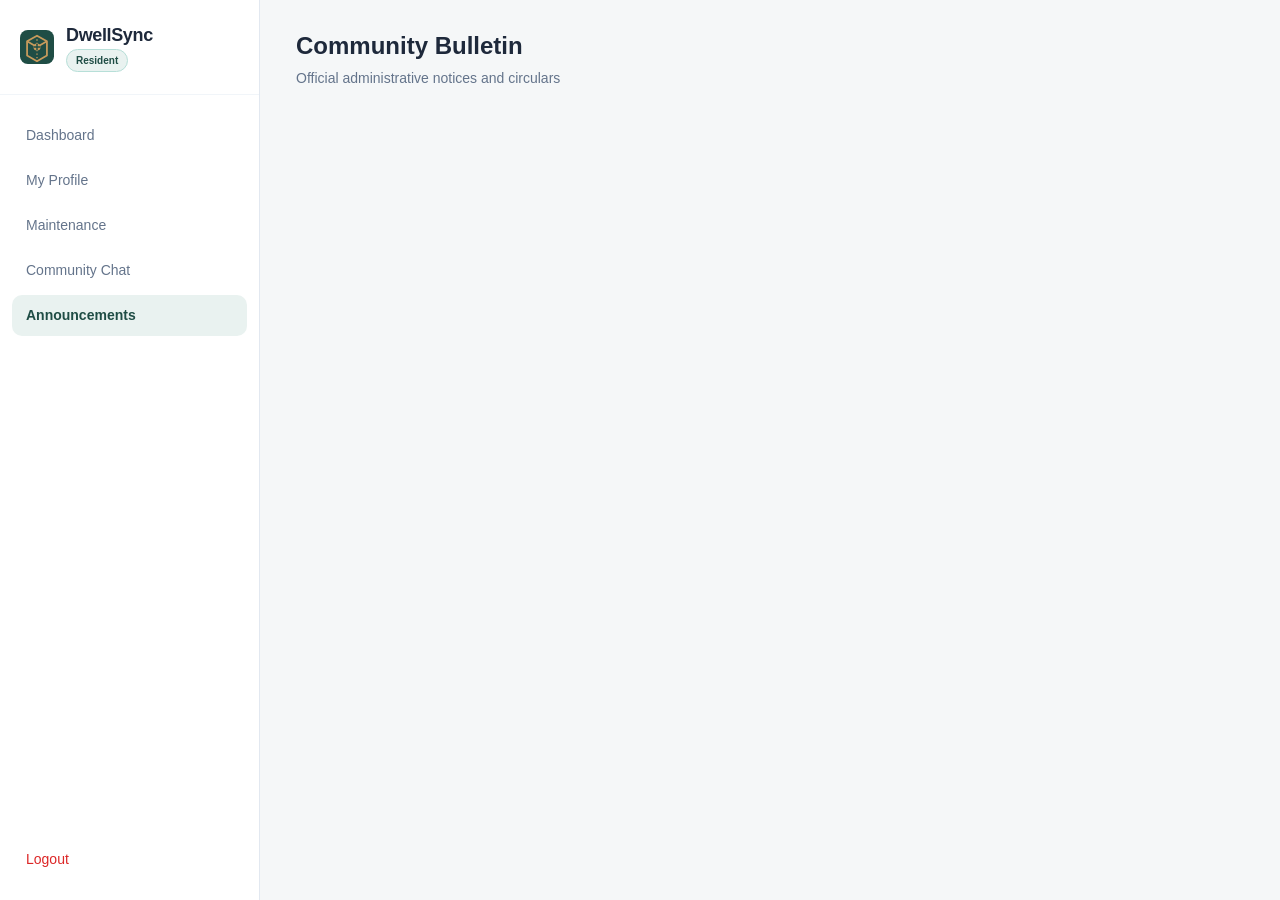
==== announcements.html @ 78b11385 "Add files via upload" ====
<!DOCTYPE html>
<html lang="en">
<head>
  <meta charset="UTF-8">
  <meta name="viewport" content="width=device-width, initial-scale=1.0">
  <title>Announcements — DwellSync</title>
  <link rel="stylesheet" href="css/announcements.css">
</head>
<body>
  <div class="app-shell">
    <aside class="sidebar">
      <div class="sidebar-brand">
        <svg class="brand-logo-svg" width="34" height="34" viewBox="0 0 48 48" fill="none" xmlns="http://www.w3.org/2000/svg"><rect width="48" height="48" rx="11" fill="#1f4d45"/><path d="M24 8L10 16V36L24 44L38 36V16L24 8Z" stroke="#c89b5c" stroke-width="2.5" stroke-linejoin="round"/><path d="M24 8V44" stroke="#c89b5c" stroke-width="1.8" stroke-dasharray="2 3"/><path d="M10 16L24 24L38 16" stroke="#c89b5c" stroke-width="2.5" stroke-linejoin="round"/><circle cx="24" cy="24" r="5" fill="#c89b5c"/><path d="M24 20V28" stroke="#1f4d45" stroke-width="2" stroke-linecap="round"/><path d="M20 24H28" stroke="#1f4d45" stroke-width="2" stroke-linecap="round"/></svg>
        <div><div class="brand-title">DwellSync</div><span class="badge badge-confirmed" style="font-size:10px;">Resident</span></div>
      </div>
      <nav class="sidebar-nav">
        <a href="dashboard.html" class="nav-item">Dashboard</a>
        <a href="profile.html" class="nav-item">My Profile</a>
        <a href="maintenance.html" class="nav-item">Maintenance</a>
        <a href="community-chat.html" class="nav-item">Community Chat</a>
        <a href="announcements.html" class="nav-item active">Announcements</a>
        <a href="javascript:void(0)" onclick="logoutUser()" class="nav-item" style="color:var(--color-danger);margin-top:auto;">Logout</a>
      </nav>
    </aside>
    <main class="main-viewport">
      <div class="content-container"><div class="page-header"><div><h1 class="page-title">Community Bulletin</h1><p class="page-subtitle">Official administrative notices and circulars</p></div></div><div id="announcementsContainer"></div></div>
    </main>
  </div>
  <script src="js/auth.js"></script>
  <script src="js/announcements.js"></script>
</body>
</html>
---- css/announcements.css ----
@import url('style.css');
.announcement-grid { display: grid; grid-template-columns: repeat(auto-fit, minmax(320px, 1fr)); gap: 20px; }
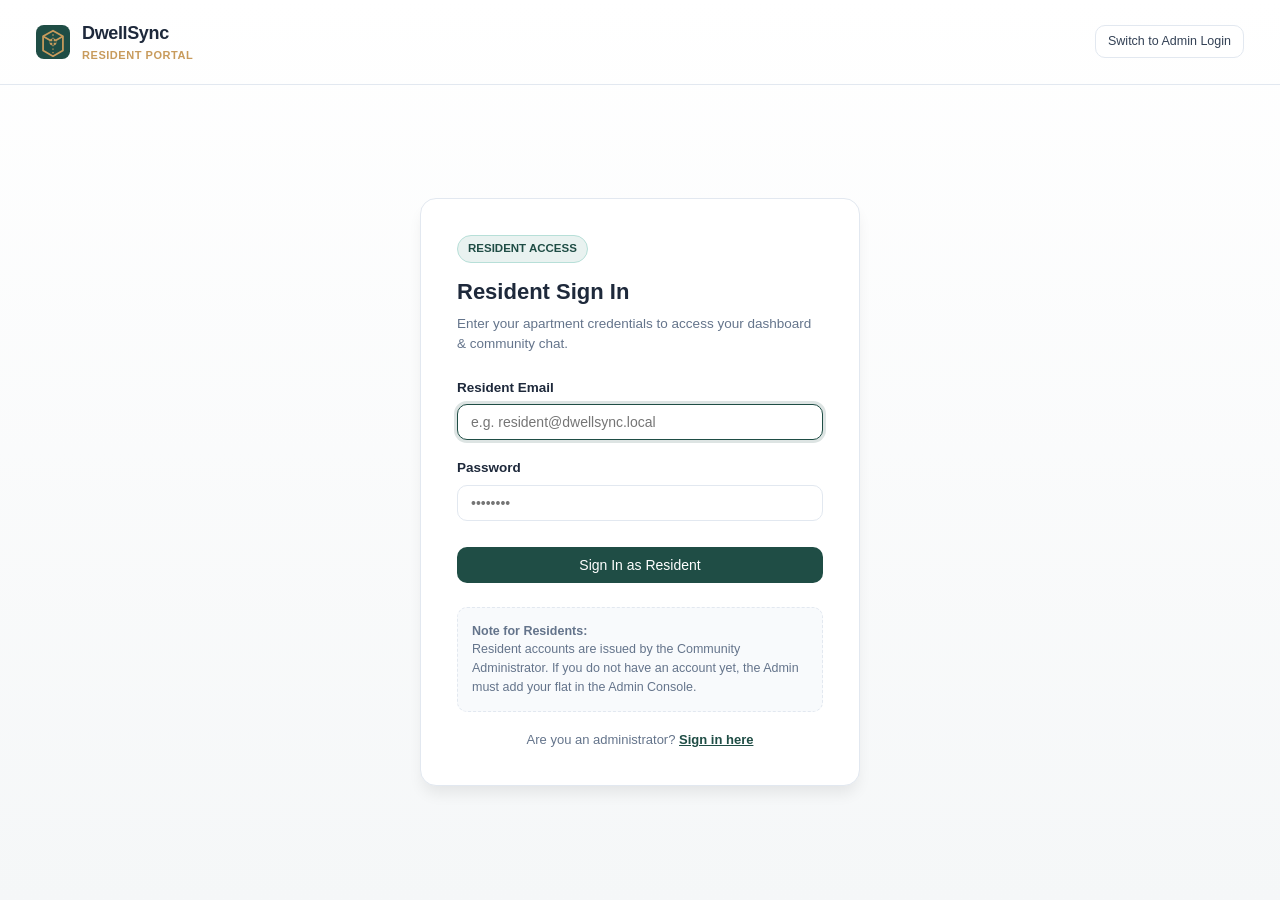
==== commit 48a9833a: "updating admin files" ====
--- a/announcements.html
+++ b/announcements.html
@@ -3,30 +3,52 @@
 <head>
   <meta charset="UTF-8">
   <meta name="viewport" content="width=device-width, initial-scale=1.0">
-  <title>Announcements — DwellSync</title>
-  <link rel="stylesheet" href="css/announcements.css">
+  <title>Admin Announcements — DwellSync</title>
+  <link rel="stylesheet" href="../css/admin-announcements.css">
 </head>
 <body>
   <div class="app-shell">
     <aside class="sidebar">
       <div class="sidebar-brand">
         <svg class="brand-logo-svg" width="34" height="34" viewBox="0 0 48 48" fill="none" xmlns="http://www.w3.org/2000/svg"><rect width="48" height="48" rx="11" fill="#1f4d45"/><path d="M24 8L10 16V36L24 44L38 36V16L24 8Z" stroke="#c89b5c" stroke-width="2.5" stroke-linejoin="round"/><path d="M24 8V44" stroke="#c89b5c" stroke-width="1.8" stroke-dasharray="2 3"/><path d="M10 16L24 24L38 16" stroke="#c89b5c" stroke-width="2.5" stroke-linejoin="round"/><circle cx="24" cy="24" r="5" fill="#c89b5c"/><path d="M24 20V28" stroke="#1f4d45" stroke-width="2" stroke-linecap="round"/><path d="M20 24H28" stroke="#1f4d45" stroke-width="2" stroke-linecap="round"/></svg>
-        <div><div class="brand-title">DwellSync</div><span class="badge badge-confirmed" style="font-size:10px;">Resident</span></div>
+        <div><div class="brand-title">DwellSync</div><span class="badge badge-pending" style="font-size:10px;">Administrator</span></div>
       </div>
       <nav class="sidebar-nav">
-        <a href="dashboard.html" class="nav-item">Dashboard</a>
-        <a href="profile.html" class="nav-item">My Profile</a>
+        <a href="admin-dashboard.html" class="nav-item">Dashboard</a>
+        <a href="residents.html" class="nav-item">Residents</a>
         <a href="maintenance.html" class="nav-item">Maintenance</a>
-        <a href="community-chat.html" class="nav-item">Community Chat</a>
         <a href="announcements.html" class="nav-item active">Announcements</a>
         <a href="javascript:void(0)" onclick="logoutUser()" class="nav-item" style="color:var(--color-danger);margin-top:auto;">Logout</a>
       </nav>
     </aside>
     <main class="main-viewport">
-      <div class="content-container"><div class="page-header"><div><h1 class="page-title">Community Bulletin</h1><p class="page-subtitle">Official administrative notices and circulars</p></div></div><div id="announcementsContainer"></div></div>
+      <div class="content-container">
+        <div class="page-header"><div><h1 class="page-title">Announcements Administration</h1><p class="page-subtitle">Publish and manage community notices</p></div><button class="btn btn-primary" id="btnOpenCreateModal">Create Announcement</button></div>
+        <div class="stats-grid"><div class="stat-card"><span class="stat-card-title">Total Announcements</span><span class="stat-card-value" id="totalAnnouncements">0</span></div></div>
+        <div class="card"><div class="table-responsive"><table class="custom-table"><thead><tr><th>Title</th><th>Content</th><th>Published Date</th><th>Actions</th></tr></thead><tbody id="adminAnnouncementsTable"></tbody></table></div></div>
+      </div>
     </main>
   </div>
-  <script src="js/auth.js"></script>
-  <script src="js/announcements.js"></script>
+  <div class="modal-overlay" id="announcementModal">
+    <div class="modal-card">
+      <div class="modal-header"><h3 class="card-title" id="modalTitle">Create Announcement</h3><button class="btn btn-secondary btn-sm" id="btnCloseModal">&times;</button></div>
+      <div class="modal-body">
+        <form id="announcementForm">
+          <div class="form-group"><label class="form-label">Title</label><input type="text" id="annTitle" class="form-input" required></div>
+          <div class="form-group"><label class="form-label">Content</label><textarea id="annContent" class="form-textarea" style="min-height:120px;" required></textarea></div>
+          <button type="submit" class="btn btn-primary" style="width:100%;">Save Announcement</button>
+        </form>
+      </div>
+    </div>
+  </div>
+  <div class="modal-overlay" id="confirmDeleteModal">
+    <div class="modal-card" style="max-width:400px;">
+      <div class="modal-header"><h3 class="card-title">Confirm Delete</h3></div>
+      <div class="modal-body"><p style="font-size:13.5px;color:#475569;">Are you sure you want to permanently delete this announcement?</p></div>
+      <div class="modal-footer"><button class="btn btn-secondary btn-sm" id="btnCancelDelete">Cancel</button><button class="btn btn-danger btn-sm" id="btnConfirmDelete">Delete</button></div>
+    </div>
+  </div>
+  <script src="../js/auth.js"></script>
+  <script src="../js/admin-announcements.js"></script>
 </body>
 </html>
--- a/css/admin-announcements.css
+++ b/css/admin-announcements.css
@@ -0,0 +1 @@
+@import url('announcements.css');
